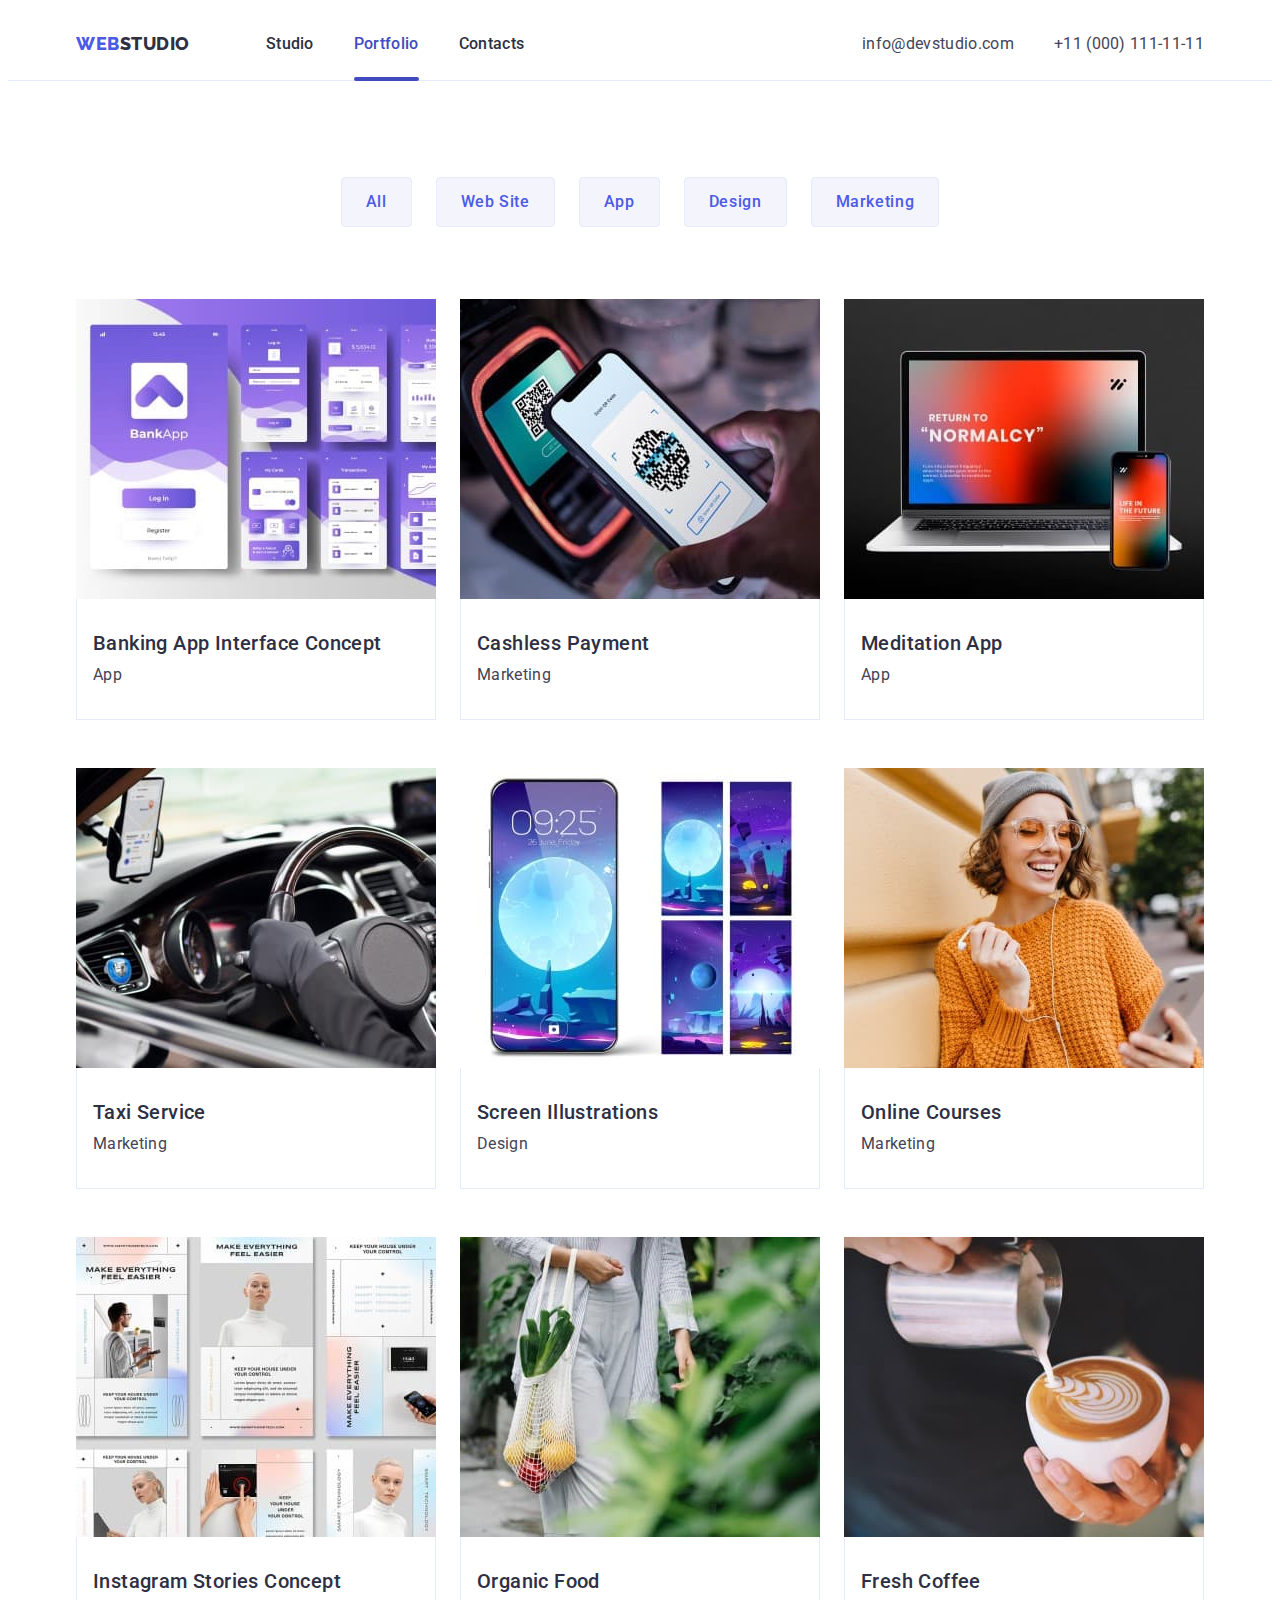
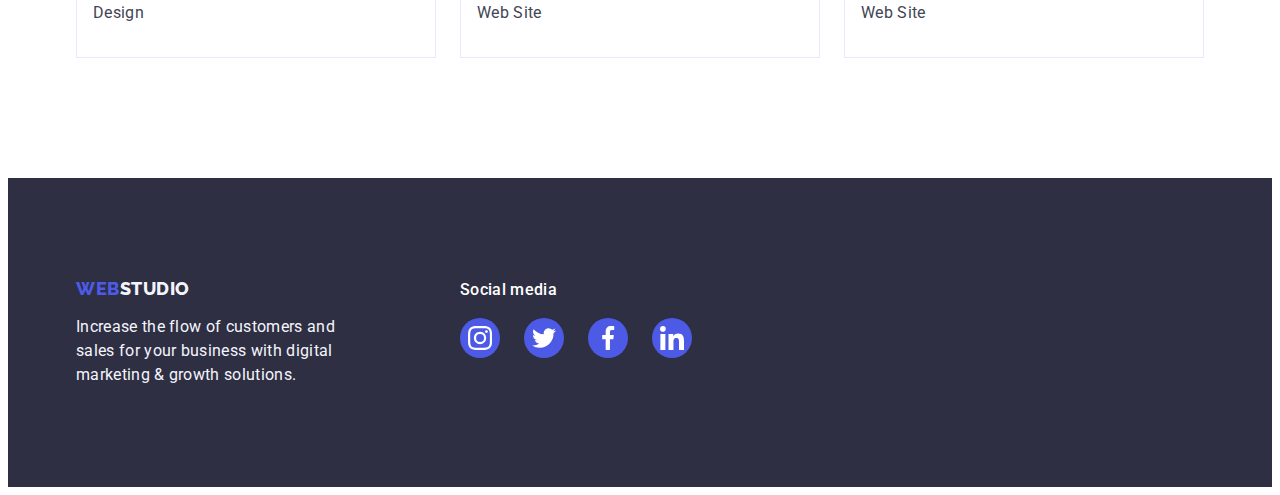
==== portfolio.html @ 3e107bd8 "Initial commit" ====
<!DOCTYPE html>
<html lang="en">
  <head>
    <meta charset="UTF-8" />
    <meta http-equiv="X-UA-Compatible" content="IE=edge" />
    <meta name="viewport" content="width=device-width, initial-scale=1.0" />
    <link rel="preconnect" href="https://fonts.googleapis.com" />
    <link rel="preconnect" href="https://fonts.gstatic.com" crossorigin />
    <link
      href="https://fonts.googleapis.com/css2?family=Raleway:wght@800&family=Roboto:wght@400;500;700;900&display=swap"
      rel="stylesheet"
    />
    <link
      rel="stylesheet"
      href="https://cdnjs.cloudflare.com/ajax/libs/modern-normalize/1.1.0/modern-normalize.min.css"
      integrity="sha512-wpPYUAdjBVSE4KJnH1VR1HeZfpl1ub8YT/NKx4PuQ5NmX2tKuGu6U/JRp5y+Y8XG2tV+wKQpNHVUX03MfMFn9Q=="
      crossorigin="anonymous"
      referrerpolicy="no-referrer"
    />
    <title>Document</title>
    <link rel="stylesheet" href="./css/styles.css" />
  </head>
  <body>
    <!-- Header -->
    <header class="header">
      <div class="container header-container">
        <!-- Nav -->
        <nav class="header-navigation main-nav">
          <a class="header-logo link" href="./index.html"
            >Web<span class="header-logo-icon">Studio</span></a
          >
          <ul class="header-list list">
            <li class="header-item">
              <a class="header-link link" href="./index.html">Studio</a>
            </li>
            <li class="header-item">
              <a class="header-link link active-menu" href="./portfolio.html"
                >Portfolio</a
              >
            </li>
            <li class="header-item">
              <a class="header-link link" href="">Contacts</a>
            </li>
          </ul>
        </nav>
        <!-- Menu nav -->
        <address class="address">
          <ul class="address-list list">
            <li class="item">
              <a class="address-item link" href="mailto:info@devstudio.com"
                >info@devstudio.com</a
              >
            </li>
            <li class="item">
              <a class="address-item link" href="tel:+110001111111"
                >+11 (000) 111-11-11</a
              >
            </li>
          </ul>
        </address>
      </div>
    </header>
    <!-- Main -->
    <main class="main">
      <!-- section -->
      <section class="filter">
        <div class="container">
          <h1 hidden>heading-hidden</h1>
          <ul class="filter-list list flex">
            <li class="filter-item">
              <button type="button" class="btn btn-one">All</button>
            </li>
            <li class="filter-item">
              <button type="button" class="btn btn-two">Web Site</button>
            </li>
            <li class="filter-item">
              <button type="button" class="btn btn-three">App</button>
            </li>
            <li class="filter-item">
              <button type="button" class="btn btn-four">Design</button>
            </li>
            <li class="filter-item">
              <button type="button" class="btn btn-five">Marketing</button>
            </li>
          </ul>
          <ul class="row-list list flex">
            <li class="row-item link">
              <a class="img-row link" href="">
                <div class="card-content-cover">
                  <img
                    src="./images/banking.jpg"
                    alt="registration on bank app"
                    width="360"
                    height="300"
                  />
                  <p class="card-content">
                    14 Stylish and User-Friendly App Design Concepts · Task
                    Manager App · Calorie Tracker App · Exotic Fruit Ecommerce
                    App · Cloud Storage App
                  </p>
                </div>
                <div class="container-row">
                  <h2 class="feature-title">Banking App Interface Concept</h2>
                  <p class="feature-text">App</p>
                </div>
              </a>
            </li>
            <li class="row-item link">
              <a class="img-row link" href="">
                <div class="card-content-cover">
                  <img
                    src="./images/cashless.jpg"
                    alt="smartphone and terminal"
                    width="360"
                    height="300"
                  />
                  <p class="card-content">
                    14 Stylish and User-Friendly App Design Concepts · Task
                    Manager App · Calorie Tracker App · Exotic Fruit Ecommerce
                    App · Cloud Storage App
                  </p>
                </div>
                <div class="container-row">
                  <h2 class="feature-title">Cashless Payment</h2>
                  <p class="feature-text">Marketing</p>
                </div></a
              >
            </li>
            <li class="row-item link">
              <a class="img-row link" href="">
                <div class="card-content-cover">
                  <img
                    src="./images/meditation.jpg"
                    alt="laptop and smartphone"
                    width="360"
                    height="300"
                  />
                  <p class="card-content">
                    14 Stylish and User-Friendly App Design Concepts · Task
                    Manager App · Calorie Tracker App · Exotic Fruit Ecommerce
                    App · Cloud Storage App
                  </p>
                </div>
                <div class="container-row">
                  <h2 class="feature-title">Meditation App</h2>
                  <p class="feature-text">App</p>
                </div></a
              >
            </li>
            <li class="row-item link">
              <a class="img-row link" href="">
                <div class="card-content-cover">
                  <img
                    src="./images/taxi.jpg"
                    alt="smartphone in the car cabin"
                    width="360"
                    height="300"
                  />
                  <p class="card-content">
                    14 Stylish and User-Friendly App Design Concepts · Task
                    Manager App · Calorie Tracker App · Exotic Fruit Ecommerce
                    App · Cloud Storage App
                  </p>
                </div>
                <div class="container-row">
                  <h2 class="feature-title">Taxi Service</h2>
                  <p class="feature-text">Marketing</p>
                </div></a
              >
            </li>
            <li class="row-item link">
              <a class="img-row link" href="">
                <div class="card-content-cover">
                  <img
                    src="./images/screen.jpg"
                    alt="illustration of screens in a smartphone"
                    width="360"
                    height="300"
                  />
                  <p class="card-content">
                    14 Stylish and User-Friendly App Design Concepts · Task
                    Manager App · Calorie Tracker App · Exotic Fruit Ecommerce
                    App · Cloud Storage App
                  </p>
                </div>
                <div class="container-row">
                  <h2 class="feature-title">Screen Illustrations</h2>
                  <p class="feature-text">Design</p>
                </div></a
              >
            </li>
            <li class="row-item link">
              <a class="img-row link" href="">
                <div class="card-content-cover">
                  <img
                    src="./images/online.jpg"
                    alt="the girl looks at the smartphone"
                    width="360"
                    height="300"
                  />
                  <p class="card-content">
                    14 Stylish and User-Friendly App Design Concepts · Task
                    Manager App · Calorie Tracker App · Exotic Fruit Ecommerce
                    App · Cloud Storage App
                  </p>
                </div>
                <div class="container-row">
                  <h2 class="feature-title">Online Courses</h2>
                  <p class="feature-text">Marketing</p>
                </div></a
              >
            </li>
            <li class="row-item link">
              <a class="img-row link" href="">
                <div class="card-content-cover">
                  <img
                    src="./images/instagram.jpg"
                    alt="concept image on instagram"
                    width="360"
                    height="300"
                  />
                  <p class="card-content">
                    14 Stylish and User-Friendly App Design Concepts · Task
                    Manager App · Calorie Tracker App · Exotic Fruit Ecommerce
                    App · Cloud Storage App
                  </p>
                </div>
                <div class="container-row">
                  <h2 class="feature-title">Instagram Stories Concept</h2>
                  <p class="feature-text">Design</p>
                </div></a
              >
            </li>
            <li class="row-item link">
              <a class="img-row link" href="">
                <div class="card-content-cover">
                  <img
                    src="./images/organic.jpg"
                    alt="the girl holds natural organic products in her hands"
                    width="360"
                    height="300"
                  />
                  <p class="card-content">
                    14 Stylish and User-Friendly App Design Concepts · Task
                    Manager App · Calorie Tracker App · Exotic Fruit Ecommerce
                    App · Cloud Storage App
                  </p>
                </div>
                <div class="container-row">
                  <h2 class="feature-title">Organic Food</h2>
                  <p class="feature-text">Web Site</p>
                </div></a
              >
            </li>
            <li class="row-item link">
              <a class="img-row link" href="">
                <div class="card-content-cover">
                  <img
                    src="./images/fresh.jpg"
                    alt="pours coffee into a cup"
                    width="360"
                    height="300"
                  />
                  <p class="card-content">
                    14 Stylish and User-Friendly App Design Concepts · Task
                    Manager App · Calorie Tracker App · Exotic Fruit Ecommerce
                    App · Cloud Storage App
                  </p>
                </div>
                <div class="container-row">
                  <h2 class="feature-title">Fresh Coffee</h2>
                  <p class="feature-text">Web Site</p>
                </div></a
              >
            </li>
          </ul>
        </div>
      </section>
    </main>
    <!-- Footer -->
    <footer class="footer">
      <div class="footer-container container">
        <div class="logo-container">
          <a class="footer-logo link" href="./index.html"
            >Web<span class="footer-logo-icon">Studio</span></a
          >
          <p class="footer-text">
            Increase the flow of customers and sales for your business with
            digital marketing & growth solutions.
          </p>
        </div>
        <div class="footer-social">
          <p class="social-media">Social media</p>
          <ul class="footer-icons-box list flex">
            <li class="footer-icons-item">
              <a class="footer-icons-button link" href>
                <svg class="team-icons" width="24" height="24">
                  <use href="./images/icons.svg#icon-instagram"></use>
                </svg>
              </a>
            </li>
            <li class="footer-icons-item">
              <a class="footer-icons-button link" href>
                <svg class="team-icons" width="24" height="24">
                  <use href="./images/icons.svg#icon-twitter"></use>
                </svg>
              </a>
            </li>
            <li class="footer-icons-item">
              <a class="footer-icons-button link" href>
                <svg class="team-icons" width="24" height="24">
                  <use href="./images/icons.svg#icon-facebook"></use>
                </svg>
              </a>
            </li>
            <li class="footer-icons-item">
              <a class="footer-icons-button link" href>
                <svg class="team-icons" width="24" height="24">
                  <use href="./images/icons.svg#icon-linkedin"></use>
                </svg>
              </a>
            </li>
          </ul>
        </div>
      </div>
    </footer>
  </body>
</html>
---- css/styles.css ----
:root {
  --second-font: 'Raleway', sans-serif;
  --background-color: #ffffff;
  --main-title-color: #434455;
  --second-title-color: #2e2f42;
  --header-logo-color: #4d5ae5;
  --hover-focus-header: #404bbf;
  --background-hero: #2e2f42;
  --hero-text-color: #ffffff;
  --order-btn-color: #ffffff;
  --order-background-color: #4d5ae5;
  --hover-focus-order-color: #ffffff;
  --hover-focus-order-background: #404bbf;
  --filter-btn-color: #4d5ae5;
  --filter-background-color: #f4f4fd;
  --filter-btn-border: #e7e9fc;
  --hover-focus-filter-color: #ffffff;
  --hover-focus-filter-background: #404bbf;
  --team-background-color: #f4f4fd;
  --team-item-background-color: #ffffff;
  --footer-logo-color: #f4f4fd;
  --footer-text-color: #f4f4fd;
}

body {
  font-family: 'Roboto', sans-serif;
  background-color: var(--background-color);
  color: var(--main-title-color);
}
* {
  box-sizing: border-box;
}

::before,
::after {
  box-sizing: border-box;
}

.list {
  padding: 0;
  margin: 0;
  list-style: none;
}

.link {
  text-decoration: none;
}

h1,
h2,
h3,
h4,
h5,
h6,
p,
ul {
  margin-top: 0;
  margin-bottom: 0;
}

.flex {
  display: flex;
  gap: 24px;
}

.container {
  margin-left: auto;
  margin-right: auto;
  padding-left: 15px;
  padding-right: 15px;
  width: 1158px;
}

box-shadow: {
  box-shadow: 0px 2px 1px rgba(46, 47, 66, 0.08),
    0px 1px 1px rgba(46, 47, 66, 0.16), 0px 1px 6px rgba(46, 47, 66, 0.08);
}

.header-container {
  display: flex;
  align-items: center;
}

/* Header */

.header-logo {
  font-family: var(--second-font);
  font-weight: 800;
  font-size: 18px;
  line-height: 1.17;
  display: flex;
  align-items: center;
  letter-spacing: 0.03em;
  text-transform: uppercase;
  color: var(--header-logo-color);
  padding-top: 24px;
  padding-bottom: 24px;
}

.header {
  border-bottom: 1px solid #e7e9fc;
}

.header-logo-icon {
  font-family: var(--second-font);
  font-weight: 800;
  font-size: 18px;
  line-height: 1.17;
  display: flex;
  align-items: center;
  letter-spacing: 0.03em;
  text-transform: uppercase;
  color: var(--second-title-color);
}

.header-list {
  display: flex;
  margin-left: 76px;
}

.header-list .header-item:not(:last-child) {
  margin-right: 40px;
}

.header-link {
  display: block;
  padding-top: 24px;
  padding-bottom: 24px;
  font-weight: 500;
  font-size: 16px;
  line-height: 1.5;
  letter-spacing: 0.02em;
  color: var(--second-title-color);

  transition-property: background-color;
  transition-duration: 250ms;
  transition-timing-function: cubic-bezier(0.4, 0, 0.2, 1);
}

.header-link:hover,
.header-link:focus {
  color: var(--hover-focus-header);
}

.active-menu {
  color: var(--hover-focus-header);
  position: relative;
}

.active-menu::after {
  position: absolute;
  content: '';
  display: block;
  width: 100%;
  height: 4px;
  bottom: -1px;
  border-radius: 2px;
  background-color: var(--hover-focus-header);
}

.main-nav {
  display: flex;
}

.address {
  font-style: normal;
  text-decoration: none;
  margin-left: auto;
}

.address-list {
  display: flex;
}

.address-list .item + .item {
  margin-left: 40px;
}

.address-item {
  font-size: 16px;
  line-height: 1.5;
  letter-spacing: 0.02em;
  color: var(--main-title-color);
  padding-top: 24px;
  padding-bottom: 24px;

  transition-property: background-color;
  transition-duration: 250ms;
  transition-timing-function: cubic-bezier(0.4, 0, 0.2, 1);
}

.address-item:hover,
.address-item:focus {
  color: var(--hover-focus-header);
}

.hero {
  max-width: 1440px;
  margin-right: auto;
  margin-left: auto;
  text-align: center;
  background-color: var(--background-hero);
  padding-top: 188px;
  padding-bottom: 188px;
  background-image: linear-gradient(
      to right,
      rgba(46, 47, 66, 0.7),
      rgba(46, 47, 66, 0.7)
    ),
    url(../images/people-office.jpg);
  background-repeat: no-repeat;
  background-position: center;
  background-size: cover;
}

.section-hero-text {
  margin-top: 0;
  margin-bottom: 48px;
  margin-right: auto;
  margin-left: auto;
  width: 496px;
  font-size: 56px;
  line-height: 1.07;
  letter-spacing: 0.02em;
  color: var(--hero-text-color);
  text-align: center;
}

/* Button */

.button {
  font-family: inherit;
  font-weight: 500;
  font-size: 16px;
  line-height: 1.5;
  letter-spacing: 0.04em;
  align-items: center;
  border: none;
  cursor: pointer;
  text-align: center;
  display: inline-block;

  transition-property: background-color;
  transition-duration: 250ms;
  transition-timing-function: cubic-bezier(0.4, 0, 0.2, 1);
}

.hero-btn {
  color: var(--order-btn-color);
  background-color: var(--order-background-color);
  padding: 16px 32px;
  min-width: 169px;
  border: 1px solid transparent;
  box-shadow: 0px 4px 4px rgba(0, 0, 0, 0.15);
  border-radius: 4px;
}

.hero-btn:hover,
.hero-btn:focus {
  color: var(--hover-focus-order-color);
  background-color: var(--hover-focus-order-background);
}

.filter {
  padding-top: 96px;
  padding-bottom: 120px;
}

.filter-list {
  margin-bottom: 72px;
  justify-content: center;
}

.btn {
  border-radius: 4px;
  font-family: inherit;
  font-weight: 500;
  font-size: 16px;
  line-height: 1.5;
  letter-spacing: 0.04em;
  align-items: center;
  border: none;
  cursor: pointer;
  text-align: center;
  display: inline-block;
  color: var(--filter-btn-color);
  background-color: var(--filter-background-color);
  padding: 12px 24px;
  border: 1px solid var(--filter-btn-border);
  margin-top: 0;

  transition-property: background-color;
  transition-duration: 250ms;
  transition-timing-function: cubic-bezier(0.4, 0, 0.2, 1);
}

.btn.btn-one {
  min-width: 69px;
}

.btn-two {
  min-width: 116px;
}

.btn-three {
  min-width: 78px;
}

.btn-four {
  min-width: 101px;
}

.btn-five {
  min-width: 126px;
}

.btn:hover,
.btn:focus {
  color: var(--hover-focus-filter-color);
  background-color: var(--hover-focus-filter-background);
  border: 1px solid transparent;
  box-shadow: 0px 4px 4px rgba(0, 0, 0, 0.25);
}

/* Section Page Studio and Portfolio */

.feature {
  padding-top: 120px;
}

.company-list {
  display: flex;
  align-items: flex-start;
}

.company-item {
}

.company-item-box {
  display: flex;
  align-items: center;
  justify-content: center;
  width: 264px;
  height: 112px;
  background: #f4f4fd;
  border-radius: 4px;
  margin-top: 0;
  margin-bottom: 8px;
  background-size: contain;
  background-repeat: no-repeat;
  background-position: center;
  filter: drop-shadow(0px 4px 4px rgba(0, 0, 0, 0.25));
}

.feature-subject {
  margin-top: 0;
  text-align: center;
}
.feature-title {
  font-weight: 500;
  font-size: 20px;
  line-height: 1.2;
  letter-spacing: 0.02em;
  color: var(--second-title-color);
  margin-top: 0;
  margin-bottom: 8px;
}

.row-list {
  flex-wrap: wrap;
  gap: 48px 24px;
}

.img-row {
  transition-property: background-color;
  transition-duration: 250ms;
  transition-timing-function: cubic-bezier(0.4, 0, 0.2, 1);
}

.img-row:hover,
.img-row:focus {
  box-shadow: 0px 1px 6px rgba(46, 47, 66, 0.08),
    0px 1px 1px rgba(46, 47, 66, 0.16), 0px 2px 1px rgba(46, 47, 66, 0.08);
}

.row-item:hover .card-content {
  transform: translate(0);
}

.card-content-cover {
  position: relative;
  overflow: hidden;
}

.card-content {
  position: absolute;
  top: 0;
  font-size: 16px;
  line-height: 1.5;
  letter-spacing: 0.02em;
  color: #f4f4fd;
  background-color: var(--header-logo-color);
  padding: 40px 32px;
  height: 100%;
  transform: translateY(100%);
  transition: transform 300ms linear;
}

.team-card {
  font-weight: 500;
  font-size: 20px;
  line-height: 1.2;
  letter-spacing: 0.02em;
  color: var(--second-title-color);
  margin-top: 0;
  margin-bottom: 8px;
}

.feature-text {
  font-size: 16px;
  line-height: 1.5;
  letter-spacing: 0.02em;
  color: var(--main-title-color);
  margin-top: 0;
  margin-bottom: 0px;
}

.container-row {
  border-left: 1px solid #e7e9fc;
  border-right: 1px solid #e7e9fc;
  border-bottom: 1px solid #e7e9fc;
  padding: 32px 16px;
}

.heading {
  padding-top: 120px;
  padding-bottom: 120px;
}

.heading-title {
  font-size: 36px;
  line-height: 1.11;
  text-align: center;
  letter-spacing: 0.02em;
  text-transform: capitalize;
  color: var(--second-title-color);
  margin-top: 0;
  margin-bottom: 72px;
}

.team-title {
  font-size: 36px;
  line-height: 1.11;
  text-align: center;
  letter-spacing: 0.02em;
  text-transform: capitalize;
  color: var(--second-title-color);
  margin-top: 0;
  margin-bottom: 65px;
}

.team {
  background-color: var(--team-background-color);
  padding-top: 127px;
  padding-bottom: 120px;
}

.team-item {
  background-color: var(--team-item-background-color);
  text-align: center;
  box-shadow: 0px 1px 6px rgba(46, 47, 66, 0.08),
    0px 1px 1px rgba(46, 47, 66, 0.16), 0px 2px 1px rgba(46, 47, 66, 0.08);
  border-radius: 0px 0px 4px 4px;
}

.container-team {
  padding-top: 32px;
  padding-bottom: 32px;
}

.team-text {
  font-size: 16px;
  line-height: 1.5;
  text-align: center;
  letter-spacing: 0.02em;
  color: var(--main-title-color);
  margin-bottom: 8px;
}

img {
  display: block;
  max-width: 100%;
  height: auto;
}

.img-row {
  display: block;
  max-width: 100%;
  height: auto;
  margin-bottom: 0px;
}

.team-icons-box {
  display: flex;
  justify-content: center;
}

.team-icons-item {
  width: 40px;
  height: 40px;
}

.team-icons-button {
  width: 100%;
  height: 100%;
  border-radius: 50%;
  fill: #ffffff;
  display: flex;
  justify-content: center;
  align-items: center;
  background-color: var(--order-background-color);

  transition-property: background-color;
  transition-duration: 250ms;
  transition-timing-function: cubic-bezier(0.4, 0, 0.2, 1);
}

.team-icons-button:hover,
.team-icons-button:focus {
  color: var(--hover-focus-order-color);
  background-color: var(--hover-focus-order-background);
}

.customers {
  padding-top: 130px;
  padding-bottom: 120px;
}

.customers-title {
  font-size: 36px;
  line-height: 1.11;
  text-align: center;
  letter-spacing: 0.02em;
  text-transform: capitalize;
  color: var(--second-title-color);
  margin-top: 0;
  margin-bottom: 72px;
}

.customers-list {
  display: flex;
  justify-content: center;
}

.customers-item {
  width: 168px;
  height: 88px;
  border: 1px solid #8e8f99;
  border-radius: 4px;
}
.customers-icon {
  fill: #8e8f99;
}
.customers-item-box {
  display: flex;
  justify-content: center;
  align-items: center;
  width: 100%;
  height: 100%;

  transition-property: background-color;
  transition-duration: 250ms;
  transition-timing-function: cubic-bezier(0.4, 0, 0.2, 1);
}

.customers-item:hover,
.customers-item:focus {
  border-color: var(--hover-focus-order-background);
}
.customers-item:hover .customers-icon,
.customers-item:focus .customers-icon {
  fill: var(--hover-focus-order-background);
}

/* Footer */

.footer {
  background-color: var(--second-title-color);
  padding-top: 100px;
  padding-bottom: 100px;
}

.footer-container {
  display: flex;
}

.footer-logo {
  font-family: var(--second-font);
  font-weight: 800;
  font-size: 18px;
  line-height: 1.17;
  display: flex;
  align-items: center;
  letter-spacing: 0.03em;
  text-transform: uppercase;
  color: var(--header-logo-color);
  margin-top: 0;
  margin-bottom: 16px;
}

.footer-logo-icon {
  font-family: var(--second-font);
  font-weight: 800;
  font-size: 18px;
  line-height: 1.17;
  display: flex;
  align-items: center;
  letter-spacing: 0.03em;
  text-transform: uppercase;
  color: var(--footer-logo-color);
}

.footer-text {
  font-size: 16px;
  line-height: 1.5;
  letter-spacing: 0.02em;
  color: var(--footer-text-color);
  width: 264px;
}

.footer-social {
  margin-left: 120px;
}
.social-media {
  font-size: 16px;
  line-height: 1.5;
  letter-spacing: 0.02em;
  color: #ffffff;
  text-align: left;
  font-weight: 500;
  margin-top: 0;
  margin-bottom: 16px;
}

.footer-icons-item {
  width: 40px;
  height: 40px;
  gap: 16px;
}

.footer-icons-button {
  width: 100%;
  height: 100%;
  border-radius: 50%;
  fill: #ffffff;
  display: flex;
  justify-content: center;
  align-items: center;
  background-color: var(--order-background-color);

  transition-property: background-color;
  transition-duration: 250ms;
  transition-timing-function: cubic-bezier(0.4, 0, 0.2, 1);
}

.footer-icons-button:hover,
.footer-icons-button:focus {
  color: var(--hover-focus-order-color);
  background-color: #31d0aa;
}

.backdrop {
  position: fixed;
  top: 0;
  width: 100%;
  height: 100%;
  background-color: rgba(23, 26, 36, 0.432);
  transition: opacity 300ms linear, visibility 300ms linear;
}

.modal {
  width: 408px;
  min-height: 576px;
  background: #fcfcfc;
  border-radius: 4px;
  position: absolute;
  top: 50%;
  left: 50%;
  transform: translate(-50%, -50%);
  padding: 24px;
  box-shadow: 0px 1px 1px rgba(0, 0, 0, 0.14), 0px 1px 3px rgba(0, 0, 0, 0.12),
    0px 2px 1px rgba(0, 0, 0, 0.2);
  transform: translate(-50%, -50%) scale(1);
  transition: transform 300ms linear;
}

.backdrop.is-hidden .modal {
  transform: translate(-50%, -50%) scale(0);
}

.modal-close-btn {
  width: 24px;
  height: 24px;
  border: 1px solid transparent;
  background-color: transparent;
  display: block;
  margin-left: auto;
}

.is-hidden {
  opacity: 0;
  visibility: hidden;
  pointer-events: none;
}

.modal-close-btn {
  position: absolute;
  padding: 0;
  top: 24px;
  right: 24px;
  width: 24px;
  height: 24px;
  border-radius: 50%;
  display: block;
  fill: currentColor;
  background-color: #e7e9fc;
  border: 1px solid rgba(0, 0, 0, 0.1);
  cursor: pointer;

  transition-property: background-color;
  transition-duration: 250ms;
  transition-timing-function: cubic-bezier(0.4, 0, 0.2, 1);
}

.modal-close-btn:hover,
.modal-close-btn:focus {
  color: var(--background-color);
  background-color: var(--hover-focus-order-background);
}
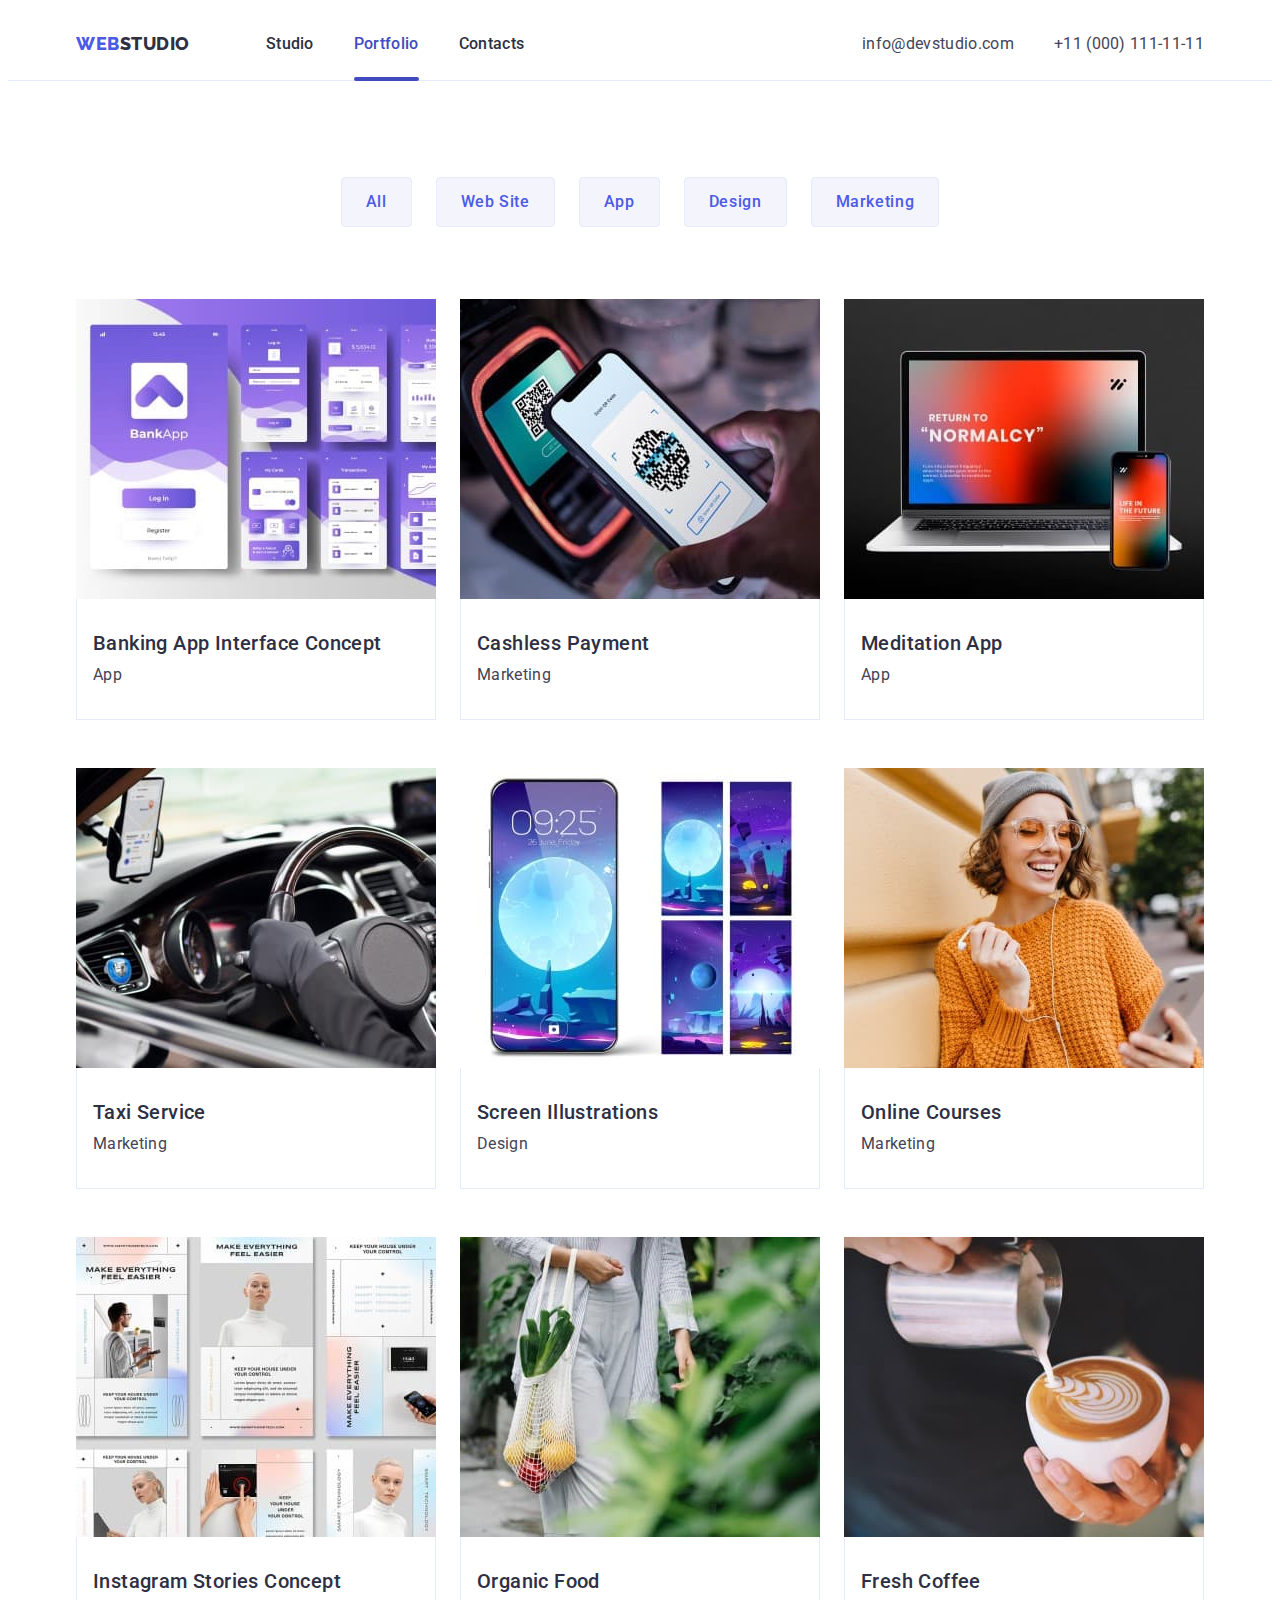
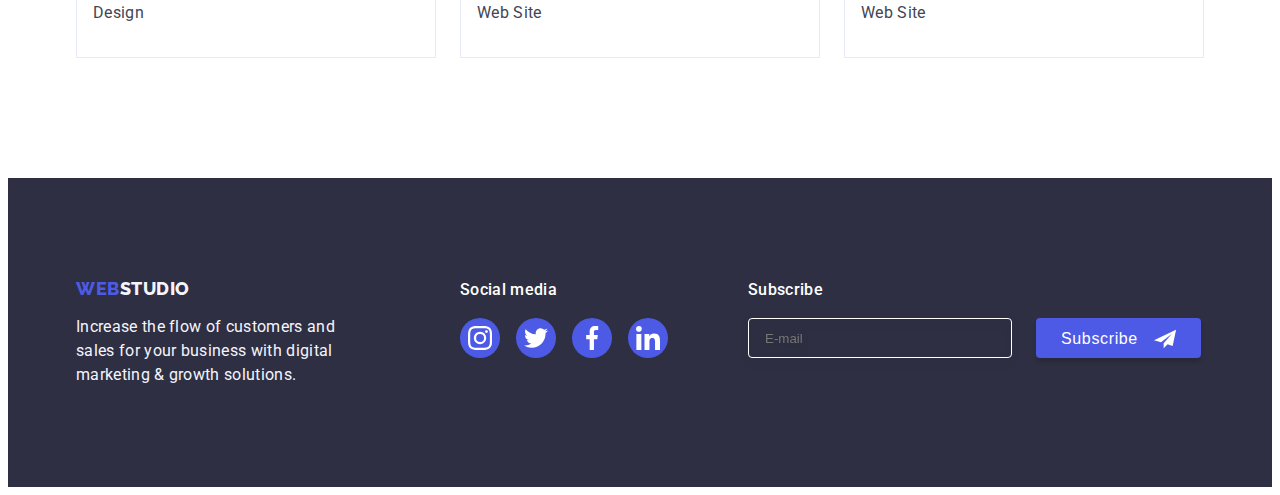
==== commit ecee04cc: "update files" ====
--- a/portfolio.html
+++ b/portfolio.html
@@ -291,7 +291,7 @@
         </div>
         <div class="footer-social">
           <p class="social-media">Social media</p>
-          <ul class="footer-icons-box list flex">
+          <ul class="footer-icons-box list">
             <li class="footer-icons-item">
               <a class="footer-icons-button link" href>
                 <svg class="team-icons" width="24" height="24">
@@ -321,6 +321,27 @@
               </a>
             </li>
           </ul>
+        </div>
+        <div class="subscribe-container">
+          <p class="subscribe-text">Subscribe</p>
+          <form class="form-subscribe" action="">
+            <input
+              class="subscribe-email"
+              type="email"
+              name="email"
+              id="email"
+              placeholder="E-mail"
+              required
+            />
+            <button type="submit" class="subscribe-button btn-email">
+              <span class="subscribe-button-text"
+                >Subscribe
+                <svg class="email-icon-subscribe" width="24" height="24">
+                  <use href="./images/icons.svg#icon-send"></use>
+                </svg>
+              </span>
+            </button>
+          </form>
         </div>
       </div>
     </footer>
--- a/css/styles.css
+++ b/css/styles.css
@@ -333,9 +333,6 @@
   align-items: flex-start;
 }
 
-.company-item {
-}
-
 .company-item-box {
   display: flex;
   align-items: center;
@@ -640,6 +637,11 @@
   font-weight: 500;
   margin-top: 0;
   margin-bottom: 16px;
+}
+
+.footer-icons-box {
+  display: flex;
+  gap: 16px;
 }
 
 .footer-icons-item {
@@ -678,16 +680,21 @@
   transition: opacity 300ms linear, visibility 300ms linear;
 }
 
+.is-hidden {
+  opacity: 0;
+  visibility: hidden;
+  pointer-events: none;
+}
+
 .modal {
   width: 408px;
-  min-height: 576px;
-  background: #fcfcfc;
+  height: 576px;
+  background-color: #fcfcfc;
   border-radius: 4px;
   position: absolute;
   top: 50%;
   left: 50%;
   transform: translate(-50%, -50%);
-  padding: 24px;
   box-shadow: 0px 1px 1px rgba(0, 0, 0, 0.14), 0px 1px 3px rgba(0, 0, 0, 0.12),
     0px 2px 1px rgba(0, 0, 0, 0.2);
   transform: translate(-50%, -50%) scale(1);
@@ -707,10 +714,105 @@
   margin-left: auto;
 }
 
-.is-hidden {
-  opacity: 0;
-  visibility: hidden;
-  pointer-events: none;
+.modal-title {
+  font-weight: 500;
+  font-size: 16px;
+  line-height: 1.5;
+  text-align: center;
+  letter-spacing: 0.02em;
+  color: #2e2f42;
+  margin-top: 40px;
+  margin-bottom: 16px;
+}
+
+.modal-form {
+  padding: 24px;
+  border-radius: inherit;
+  background-color: #ffffff;
+}
+
+.form-request-label {
+  position: relative;
+  display: block;
+  margin-bottom: 8px;
+  cursor: pointer;
+}
+
+.form-request-label-text {
+  display: inline-block;
+  margin-bottom: 4px;
+}
+
+.form-request-label-text,
+.form-request-input {
+  font-weight: 400;
+  font-size: 12px;
+  line-height: 1.17;
+  letter-spacing: 0.04em;
+  color: #8e8f99;
+  display: inline-block;
+  margin-bottom: 4px;
+}
+
+.form-request-input {
+  display: block;
+  width: 360px;
+  height: 40px;
+  border: 1px solid rgba(46, 47, 66, 0.4);
+  border-radius: 4px;
+  margin-bottom: 8px;
+  padding-left: 38px;
+  margin: 0;
+  cursor: pointer;
+}
+
+.form-request-label-comment:hover .form-request-input,
+.form-request-label-comment:focus-within .form-request-input,
+.form-request-label:hover .form-request-input,
+.form-request-label:focus-within .form-request-input {
+  border-color: var(--hover-focus-order-background);
+  outline: transparent;
+}
+
+.form-request-transition-fill {
+  color: #000000;
+  -webkit-transition: color 250ms cubic-bezier(0.4, 0, 0.2, 1);
+  transition: color 250ms cubic-bezier(0.4, 0, 0.2, 1);
+}
+
+.form-request-label:hover .form-request-transition-fill,
+.form-request-label:focus-within .form-request-transition-fill {
+  color: var(--hover-focus-order-background);
+}
+
+.form-request-icon {
+  position: absolute;
+  bottom: 11px;
+  left: 16px;
+  width: 18px;
+  height: 18px;
+  fill: currentColor;
+}
+
+.form-request-label-comment {
+  display: block;
+  margin-bottom: 16px;
+}
+
+.comment {
+  font-weight: 400;
+  font-size: 12px;
+  line-height: 1.17;
+  letter-spacing: 0.04em;
+  width: 360px;
+  height: 120px;
+  border: 1px solid rgba(46, 47, 66, 0.4);
+  border-radius: 4px;
+  margin-bottom: 8px;
+  color: rgba(46, 47, 66, 0.4);
+  padding-left: 16px;
+  padding-top: 8px;
+  padding-bottom: 98px;
 }
 
 .modal-close-btn {
@@ -737,3 +839,184 @@
   color: var(--background-color);
   background-color: var(--hover-focus-order-background);
 }
+
+.modal-close-btn {
+  display: flex;
+  align-items: center;
+  justify-content: center;
+}
+
+.button-checkbox {
+  font-family: inherit;
+  font-weight: 500;
+  font-size: 16px;
+  line-height: 1.5;
+  letter-spacing: 0.04em;
+  align-items: center;
+  border: none;
+  cursor: pointer;
+  text-align: center;
+  display: block;
+  margin: 0 auto;
+
+  transition-property: background-color;
+  transition-duration: 250ms;
+  transition-timing-function: cubic-bezier(0.4, 0, 0.2, 1);
+}
+
+.checkbox-btn {
+  color: var(--order-btn-color);
+  background-color: var(--order-background-color);
+  padding: 16px 32px;
+  min-width: 169px;
+  border: 1px solid transparent;
+  box-shadow: 0px 4px 4px rgba(0, 0, 0, 0.15);
+  border-radius: 4px;
+}
+
+.checkbox-btn:hover,
+.checkbox-btn:focus {
+  color: var(--hover-focus-order-color);
+  background-color: var(--hover-focus-order-background);
+}
+
+.form-request-field-agree {
+  position: relative;
+  display: inline-block;
+  margin-bottom: 24px;
+  padding-left: 35px;
+  line-height: 1.71;
+  color: #757575;
+}
+
+.visually-hidden {
+  position: absolute;
+  clip: rect(0 0 0 0);
+  width: 1px;
+  height: 1px;
+  margin: -1px;
+}
+
+.form-request-contract-terms {
+  display: inline-block;
+  line-height: 1.71;
+  text-decoration: underline;
+  color: var(--hover-focus-order-background);
+}
+
+.form-request-label-agree::after {
+  content: '';
+  position: absolute;
+  font-weight: 400;
+  font-size: 12px;
+  line-height: 1.17;
+  letter-spacing: 0.04em;
+  color: #8e8f99;
+  width: 16px;
+  height: 16px;
+  top: 50%;
+  left: 12px;
+  background: #404bbf;
+  border: 1px solid #404bbf;
+  border-radius: 2px;
+  -webkit-transform: translateY(-50%);
+  transform: translateY(-50%);
+}
+
+.form-request-label-agree {
+  font-weight: 400;
+  font-size: 12px;
+  line-height: 1.17;
+  letter-spacing: 0.04em;
+  color: #8e8f99;
+  padding-left: 0;
+}
+
+.form-request-old-checkbox:checked + .form-request-label-agree::after {
+  border: 1px solid rgba(46, 47, 66, 0.4);
+  border-radius: 2px;
+  background-color: #ffffff;
+  background-size: contain;
+  background-origin: border-box;
+  background-repeat: no-repeat;
+}
+
+.subscribe-container {
+  margin-left: 80px;
+  width: 453px;
+  min-height: 80px;
+}
+
+.subscribe-text {
+  font-size: 16px;
+  line-height: 1.5;
+  letter-spacing: 0.02em;
+  color: #ffffff;
+  text-align: left;
+  font-weight: 500;
+  margin-bottom: 16px;
+}
+
+.form-subscribe {
+  display: flex;
+}
+
+.subscribe-email {
+  background-color: transparent;
+  min-width: 264px;
+  height: 40px;
+  padding-left: 16px;
+  color: #ffffff;
+  border: 1px solid #ffffff;
+  filter: drop-shadow(0px 4px 4px rgba(0, 0, 0, 0.15));
+  border-radius: 4px;
+  margin-right: 24px;
+
+  transition-property: background-color;
+  transition-duration: 250ms;
+  transition-timing-function: cubic-bezier(0.4, 0, 0.2, 1);
+}
+
+.subscribe-button-text {
+  font-weight: 500;
+  font-size: 16px;
+  line-height: 1.5;
+  align-items: center;
+  text-align: center;
+  letter-spacing: 0.04em;
+  color: #ffffff;
+  gap: 16px;
+  display: flex;
+}
+
+.subscribe-button {
+  font-weight: 500;
+  font-size: 16px;
+  line-height: 1.5;
+  letter-spacing: 0.04em;
+  align-items: center;
+  border: none;
+  cursor: pointer;
+  text-align: center;
+
+  transition-property: background-color;
+  transition-duration: 250ms;
+  transition-timing-function: cubic-bezier(0.4, 0, 0.2, 1);
+}
+
+.btn-email {
+  color: var(--order-btn-color);
+  background-color: var(--order-background-color);
+  padding: 8px 24px;
+  min-width: 165px;
+  height: 40px;
+  border: 1px solid transparent;
+  box-shadow: 0px 4px 4px rgba(0, 0, 0, 0.15);
+  border-radius: 4px;
+}
+
+.btn-email:hover,
+.btn-email:focus {
+  color: var(--hover-focus-order-color);
+  background-color: var(--hover-focus-order-background);
+}
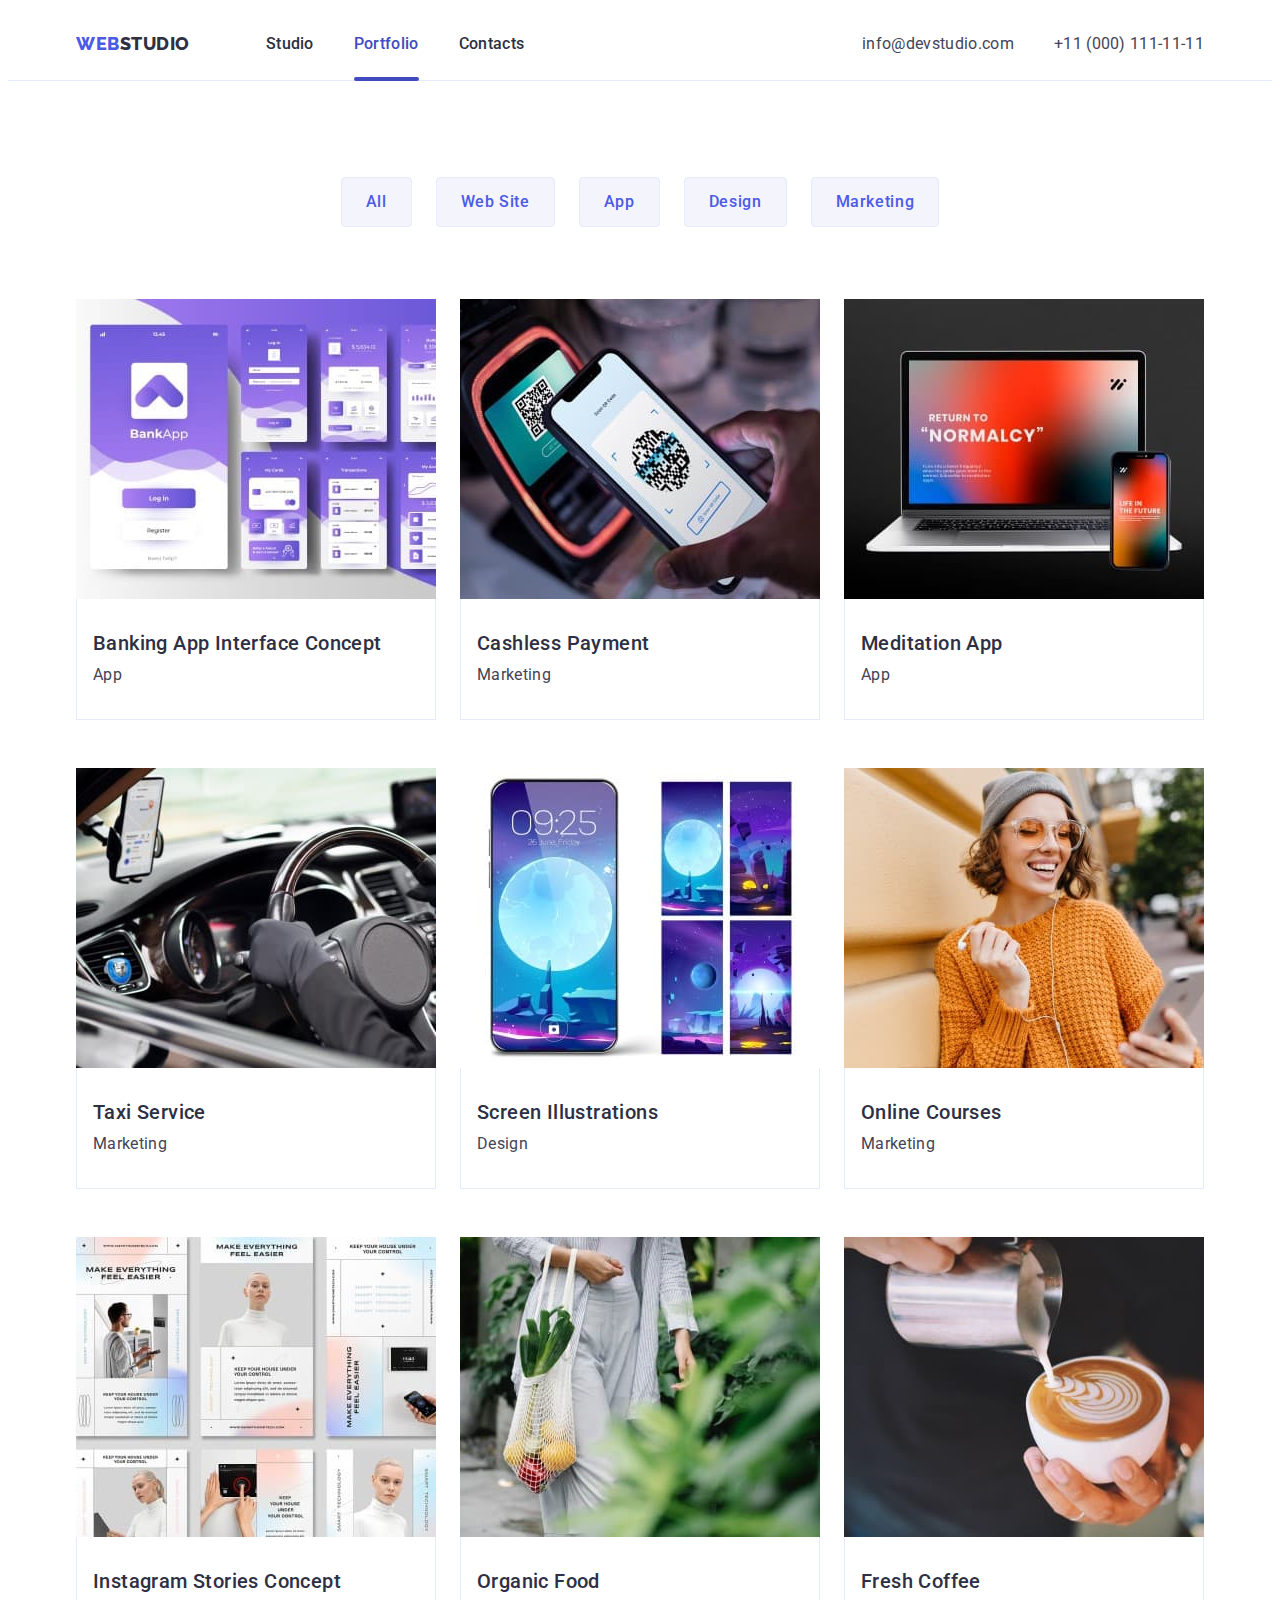
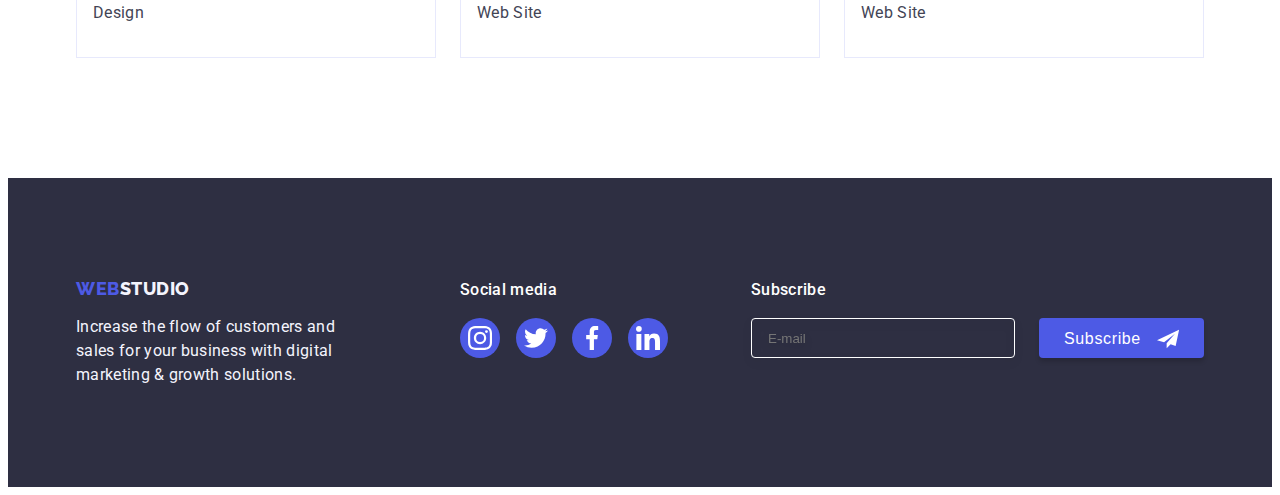
==== commit f9d2c637: "goit-markup-hw-06" ====
--- a/portfolio.html
+++ b/portfolio.html
@@ -324,7 +324,7 @@
         </div>
         <div class="subscribe-container">
           <p class="subscribe-text">Subscribe</p>
-          <form class="form-subscribe" action="">
+          <form class="form-subscribe">
             <input
               class="subscribe-email"
               type="email"
--- a/css/styles.css
+++ b/css/styles.css
@@ -687,11 +687,15 @@
 }
 
 .modal {
+  padding: 72px 24px 24px 24px;
   width: 408px;
-  height: 576px;
   background-color: #fcfcfc;
   border-radius: 4px;
   position: absolute;
+  padding-top: 72px;
+  padding-left: 24px;
+  padding-right: 24px;
+  padding-bottom: 24px;
   top: 50%;
   left: 50%;
   transform: translate(-50%, -50%);
@@ -721,12 +725,10 @@
   text-align: center;
   letter-spacing: 0.02em;
   color: #2e2f42;
-  margin-top: 40px;
   margin-bottom: 16px;
 }
 
 .modal-form {
-  padding: 24px;
   border-radius: inherit;
   background-color: #ffffff;
 }
@@ -812,7 +814,7 @@
   color: rgba(46, 47, 66, 0.4);
   padding-left: 16px;
   padding-top: 8px;
-  padding-bottom: 98px;
+  padding-bottom: 8px;
 }
 
 .modal-close-btn {
@@ -942,7 +944,7 @@
 }
 
 .subscribe-container {
-  margin-left: 80px;
+  margin-left: auto;
   width: 453px;
   min-height: 80px;
 }
